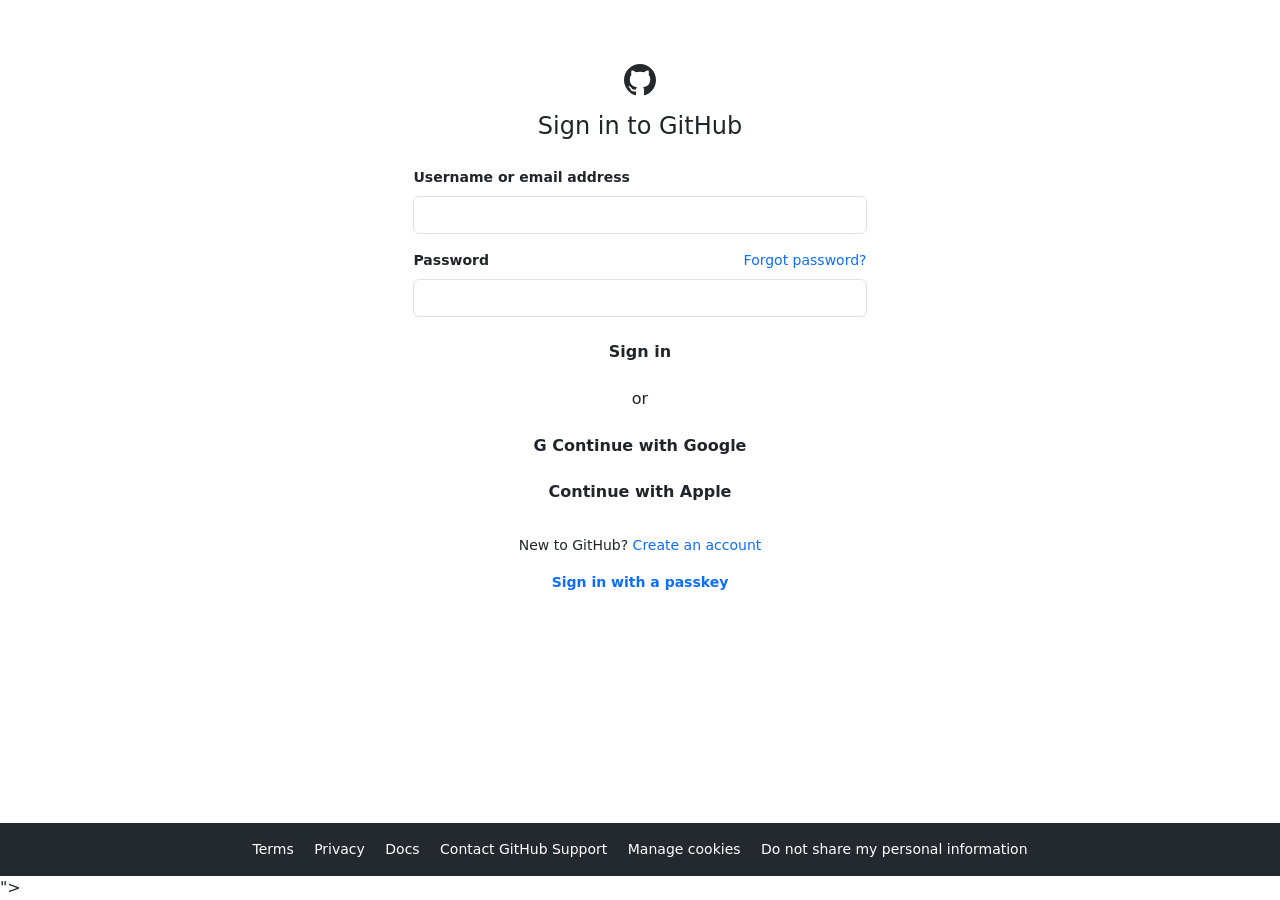
==== index.html @ eda58b63 "github clone" ====
<!DOCTYPE html>
<html lang="en">
<head>
  <meta charset="UTF-8">
  <meta name="viewport" content="width=device-width, initial-scale=1">
  <title>Sign in to GitHub</title>
  <link href="https://cdn.jsdelivr.net/npm/bootstrap@5.0.2/dist/css/bootstrap.min.css" rel="stylesheet" integrity="sha384-EVSTQN3/azprG1Anm3QDgpJLIm9Nao0Yz1ztcQTwFspd3yD65VohhpuuCOmLASjC" crossorigin="anonymous">
  <link href="style.css" rel="stylesheet">
  <link rel="icon" href="[data-uri]">
</head>
<body class="d-flex flex-column min-vh-100">
  <main class="flex-grow-1 d-flex justify-content-center">
    <div class="signin-box">
      <div class="text-center mb-3">
        <svg width="48" height="48" viewBox="0 0 16 16" fill="#fff" aria-label="GitHub">
        </svg>
      </div>
      <div class="text-center mb-3">
<img src="[data-uri]" alt="Logo" width="32" height="32">
</div>
      <h1 class="h4 text-center fw-normal mb-4">Sign in to GitHub</h1>

      <form>
        <div class="mb-3">
          <label for="login" class="form-label fw-semibold small">Username or email address</label>
          <input type="text" class="form-control" id="login">
        </div>

        <div class="mb-3">
          <div class="d-flex justify-content-between">
            <label for="password" class="form-label fw-semibold small">Password</label>
            <a href="#" class="small gh-link text-decoration-none">Forgot password?</a>
          </div>
          <input type="password" class="form-control" id="password">
        </div>

        <button type="submit" class="btn btn-gh-green w-100 fw-semibold">Sign in</button>
      </form>

     
       <div class="text-center mb-3"></div>
      <div class="text-center my-3">or</div>

      <button type="button" class="btn btn-gh-dark w-100 fw-semibold mb-2">
        <b class="google-g">G</b> Continue with Google
      </button>
      <button type="button" class="btn btn-gh-dark w-100 fw-semibold">
         Continue with Apple
      </button>

      <p class="text-center small mt-4 mb-3">
        New to GitHub? <a href="#" class="gh-link text-decoration-none">Create an account</a>
      </p>
      <p class="text-center small">
        <a href="#" class="gh-link text-decoration-none fw-semibold">Sign in with a passkey</a>
      </p>
    </div>
  </main>

  
  <footer class="gh-footer py-3">
    <ul class="list-inline text-center small mb-0">
      <li class="list-inline-item mx-2"><a href="#">Terms</a></li>
      <li class="list-inline-item mx-2"><a href="#">Privacy</a></li>
      <li class="list-inline-item mx-2"><a href="#">Docs</a></li>
      <li class="list-inline-item mx-2"><a href="#">Contact GitHub Support</a></li>
      <li class="list-inline-item mx-2"><a href="#">Manage cookies</a></li>
      <li class="list-inline-item mx-2"><a href="#">Do not share my personal information</a></li>
    </ul>
  </footer>


  <script src="https://cdn.jsdelivr.net/npm/bootstrap@5.0.2/dist/js/bootstrap.bundle.min.js" integrity="sha384-MrcW6ZMFYlzcLA8Nl+NtUVF0sA7MsXsP1UyJoMp4YLEuNSfAP+JcXn/tWtIaxVXM" crossorigin="anonymous"></script>"></script>
</body>
</html>
---- style.css ----
*{
    /* border: 1px solid red; */
}

.gh-navbar{
    background-color: #ffffff;
    border-bottom: 1px solid #d0d7de;
}

#navbarSupportedContent{
    margin-left: 10%;
}

.gh-navbar .nav-link{
    color: #24292f;
    font-weight: 500;
}

.gh-navbar .nav-link:hover{
    color: #0969da;
}

.gh-logo{
    width: 32px;
    height: 32px;
}

.gh-search{
    width: 300px;
    border: 1px solid #d0d7de;
    border-radius: 6px;
}

.gh-search:focus{
    border-color: #0969da;
    box-shadow: none;
}

.gh-btn{
    border: 1px solid #d0d7de;
    border-radius: 6px;
    font-weight: bold;
}

.section1{
    padding: 80px 0;
}

.section1 h1{
    font-size: 56px;
    font-weight: 600;
}

.section1 p{
    font-size: 20px;
    color: #57606a;
}

.section1 .btn{
    border-radius: 6px;
    font-weight: bold;
}

.section2{
    background-color: #f6f8fa;
    padding: 60px 0;
}

.section2 h1{
    font-size: 48px;
}

.section2 p{
    font-size: 20px;
    color: #57606a;
}

.section3{
    padding: 70px 0;
}

.section3 img{
    width: 100%;
}

.section4{
    background-color: #f6f8fa;
    padding: 70px 0;
}

.section4 h1{
    font-size: 48px;
}

.section4 p{
    font-size: 20px;
    color: #57606a;
}

.section5{
    padding: 70px 0;
}

.section5 h1{
    font-size: 48px;
}

.section5 p{
    font-size: 20px;
    color: #57606a;
}

.section5 .btn{
    border-radius: 6px;
    font-weight: bold;
}

.gh-footer{
    background-color: #24292f;
    color: white;
    padding: 50px 0;
}

.gh-footer a{
    color: white;
    text-decoration: none;
}

.gh-footer a:hover{
    text-decoration: underline;
}
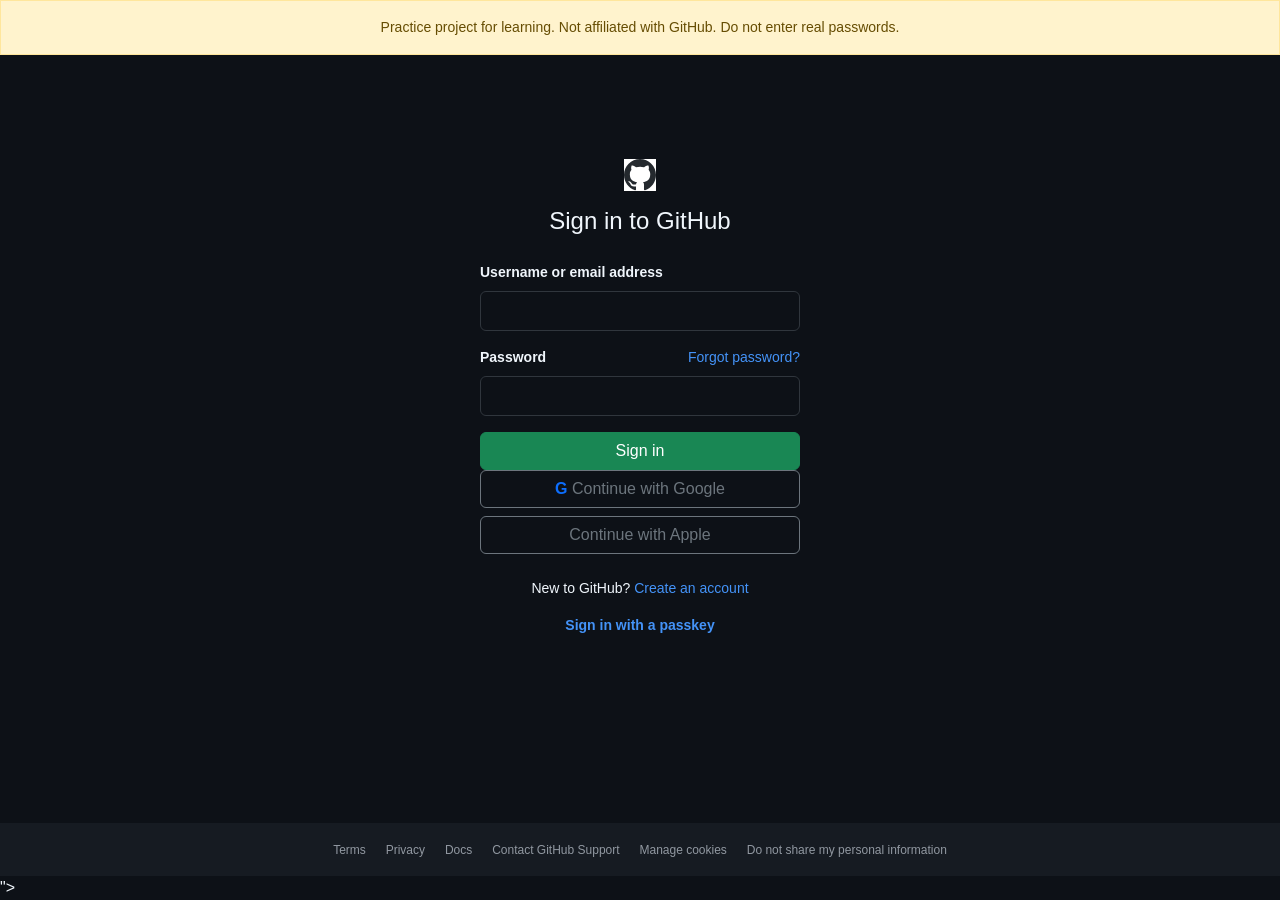
==== commit eecf2707: "Initial commit" ====
--- a/index.html
+++ b/index.html
@@ -7,6 +7,9 @@
   <link href="https://cdn.jsdelivr.net/npm/bootstrap@5.0.2/dist/css/bootstrap.min.css" rel="stylesheet" integrity="sha384-EVSTQN3/azprG1Anm3QDgpJLIm9Nao0Yz1ztcQTwFspd3yD65VohhpuuCOmLASjC" crossorigin="anonymous">
   <link href="style.css" rel="stylesheet">
   <link rel="icon" href="[data-uri]">
+  <div class="alert alert-warning text-center rounded-0 mb-0 small">
+       Practice project for learning. Not affiliated with GitHub. Do not enter real passwords.
+     </div> 
 </head>
 <body class="d-flex flex-column min-vh-100">
   <main class="flex-grow-1 d-flex justify-content-center">
@@ -33,20 +36,13 @@
           </div>
           <input type="password" class="form-control" id="password">
         </div>
-
-        <button type="submit" class="btn btn-gh-green w-100 fw-semibold">Sign in</button>
-      </form>
-
-     
-       <div class="text-center mb-3"></div>
-      <div class="text-center my-3">or</div>
-
-      <button type="button" class="btn btn-gh-dark w-100 fw-semibold mb-2">
-        <b class="google-g">G</b> Continue with Google
-      </button>
-      <button type="button" class="btn btn-gh-dark w-100 fw-semibold">
-         Continue with Apple
-      </button>
+        <button type="submit" class="btn btn-success w-100">Sign in</button>
+<button type="button" class="btn btn-outline-secondary w-100 mb-2">
+  <b class="text-primary">G</b> Continue with Google
+</button>
+<button type="button" class="btn btn-outline-secondary w-100">
+  Continue with Apple
+</button>
 
       <p class="text-center small mt-4 mb-3">
         New to GitHub? <a href="#" class="gh-link text-decoration-none">Create an account</a>
@@ -56,8 +52,6 @@
       </p>
     </div>
   </main>
-
-  
   <footer class="gh-footer py-3">
     <ul class="list-inline text-center small mb-0">
       <li class="list-inline-item mx-2"><a href="#">Terms</a></li>
@@ -68,8 +62,6 @@
       <li class="list-inline-item mx-2"><a href="#">Do not share my personal information</a></li>
     </ul>
   </footer>
-
-
-  <script src="https://cdn.jsdelivr.net/npm/bootstrap@5.0.2/dist/js/bootstrap.bundle.min.js" integrity="sha384-MrcW6ZMFYlzcLA8Nl+NtUVF0sA7MsXsP1UyJoMp4YLEuNSfAP+JcXn/tWtIaxVXM" crossorigin="anonymous"></script>"></script>
+<script src="https://cdn.jsdelivr.net/npm/bootstrap@5.0.2/dist/js/bootstrap.bundle.min.js" integrity="sha384-MrcW6ZMFYlzcLA8Nl+NtUVF0sA7MsXsP1UyJoMp4YLEuNSfAP+JcXn/tWtIaxVXM" crossorigin="anonymous"></script>">
 </body>
 </html>
--- a/style.css
+++ b/style.css
@@ -1,131 +1,105 @@
-*{
-    /* border: 1px solid red; */
+/* Dark theme colors in one place */
+:root {
+  --gh-bg: #0d1117;
+  --gh-footer-bg: #161b22;
+  --gh-border: #30363d;
+  --gh-text: #f0f6fc;
+  --gh-muted: #9198a1;
+  --gh-link: #4493f8;
+  --gh-green: #238636;
+  --gh-btn-dark: #21262d;
 }
 
-.gh-navbar{
-    background-color: #ffffff;
-    border-bottom: 1px solid #d0d7de;
+body {
+  background-color: var(--gh-bg);
+  color: var(--gh-text);
+  font-family: -apple-system, "Segoe UI", Helvetica, Arial, sans-serif;
 }
 
-#navbarSupportedContent{
-    margin-left: 10%;
+.signin-box {
+  width: 100%;
+  max-width: 352px;
+  padding: 40px 16px;
 }
 
-.gh-navbar .nav-link{
-    color: #24292f;
-    font-weight: 500;
+
+.form-control {
+  background-color: var(--gh-bg);
+  border: 1px solid var(--gh-border);
+  color: var(--gh-text);
+  height: 40px;
 }
 
-.gh-navbar .nav-link:hover{
-    color: #0969da;
+.form-control:focus {
+  background-color: var(--gh-bg);
+  color: var(--gh-text);
+  border-color: var(--gh-link);
+  box-shadow: 0 0 0 2px rgba(68, 147, 248, 0.4);
 }
 
-.gh-logo{
-    width: 32px;
-    height: 32px;
+
+.gh-link {
+  color: var(--gh-link);
+}
+{
+  text-decoration: underline !important;
 }
 
-.gh-search{
-    width: 300px;
-    border: 1px solid #d0d7de;
-    border-radius: 6px;
+.btn-gh-green {
+  background-color: var(--gh-green);
+  border: 1px solid rgba(240, 246, 252, 0.1);
+  color: #fff;
+  height: 40px;
 }
 
-.gh-search:focus{
-    border-color: #0969da;
-    box-shadow: none;
+.btn-gh-green:hover {
+  background-color: #2ea043;
+  color: #fff;
 }
 
-.gh-btn{
-    border: 1px solid #d0d7de;
-    border-radius: 6px;
-    font-weight: bold;
+
+.btn-gh-dark {
+  background-color: var(--gh-btn-dark);
+  border: 1px solid var(--gh-border);
+  color: var(--gh-text);
+  height: 40px;
 }
 
-.section1{
-    padding: 80px 0;
+  background-color: #30363d;
+  color: var(--gh-text);
 }
 
-.section1 h1{
-    font-size: 56px;
-    font-weight: 600;
+.google-g {
+  color: #425af4;
 }
 
-.section1 p{
-    font-size: 20px;
-    color: #57606a;
+
+.divider {
+  display: flex;
+  align-items: center;
+  gap: 10px;
 }
 
-.section1 .btn{
-    border-radius: 6px;
-    font-weight: bold;
+.divider::before,
+.divider::after {
+  content: "";
+  flex: 1;
+  height: 1px;
+  background: var(--gh-border);
 }
 
-.section2{
-    background-color: #f6f8fa;
-    padding: 60px 0;
+
+.gh-footer {
+  background-color: var(--gh-footer-bg);
 }
 
-.section2 h1{
-    font-size: 48px;
+.gh-footer a {
+  color: var(--gh-muted);
+  text-decoration: none;
+  font-size: 12px;
 }
 
-.section2 p{
-    font-size: 20px;
-    color: #57606a;
-}
-
-.section3{
-    padding: 70px 0;
-}
-
-.section3 img{
-    width: 100%;
-}
-
-.section4{
-    background-color: #f6f8fa;
-    padding: 70px 0;
-}
-
-.section4 h1{
-    font-size: 48px;
-}
-
-.section4 p{
-    font-size: 20px;
-    color: #57606a;
-}
-
-.section5{
-    padding: 70px 0;
-}
-
-.section5 h1{
-    font-size: 48px;
-}
-
-.section5 p{
-    font-size: 20px;
-    color: #57606a;
-}
-
-.section5 .btn{
-    border-radius: 6px;
-    font-weight: bold;
-}
-
-.gh-footer{
-    background-color: #24292f;
-    color: white;
-    padding: 50px 0;
-}
-
-.gh-footer a{
-    color: white;
-    text-decoration: none;
-}
-
-.gh-footer a:hover{
-    text-decoration: underline;
+.gh-footer a:hover {
+  color: var(--gh-link);
+  text-decoration: underline;
 }
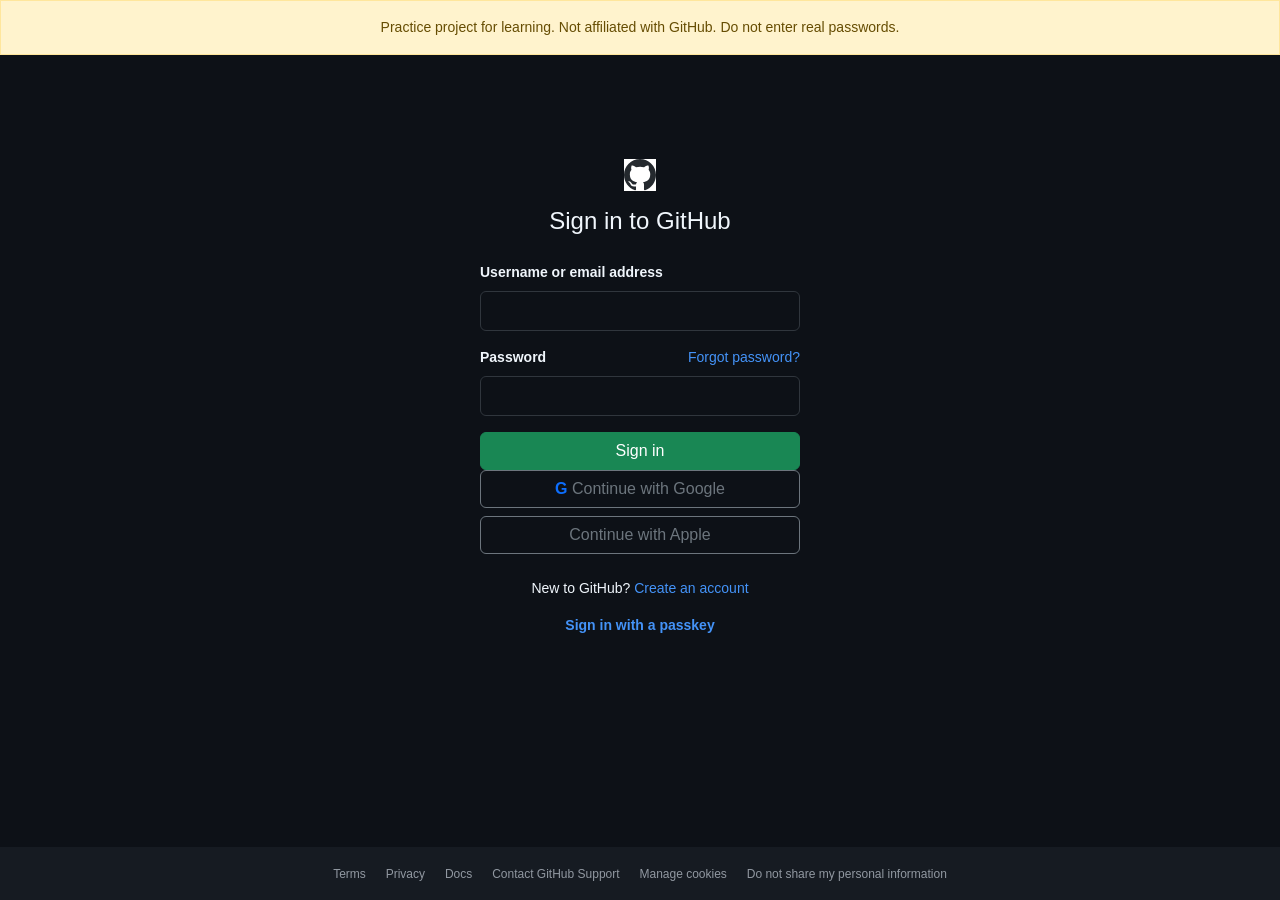
==== commit 2a8ee174: "Update index.html" ====
--- a/index.html
+++ b/index.html
@@ -43,15 +43,21 @@
 <button type="button" class="btn btn-outline-secondary w-100">
   Continue with Apple
 </button>
+      <p class="text-center small mt-4 mb-3">
+        New to GitHub?
+        <a href="signup.html" class="gh-link text-decoration-none">
+          Create an account
+        </a>
+      </p>
 
-      <p class="text-center small mt-4 mb-3">
-        New to GitHub? <a href="#" class="gh-link text-decoration-none">Create an account</a>
-      </p>
       <p class="text-center small">
-        <a href="#" class="gh-link text-decoration-none fw-semibold">Sign in with a passkey</a>
+        <a href="#" class="gh-link text-decoration-none fw-semibold">
+          Sign in with a passkey
+        </a>
       </p>
     </div>
   </main>
+
   <footer class="gh-footer py-3">
     <ul class="list-inline text-center small mb-0">
       <li class="list-inline-item mx-2"><a href="#">Terms</a></li>
@@ -62,6 +68,12 @@
       <li class="list-inline-item mx-2"><a href="#">Do not share my personal information</a></li>
     </ul>
   </footer>
-<script src="https://cdn.jsdelivr.net/npm/bootstrap@5.0.2/dist/js/bootstrap.bundle.min.js" integrity="sha384-MrcW6ZMFYlzcLA8Nl+NtUVF0sA7MsXsP1UyJoMp4YLEuNSfAP+JcXn/tWtIaxVXM" crossorigin="anonymous"></script>">
+
+  <script>
+    src="https://cdn.jsdelivr.net/npm/bootstrap@5.0.2/dist/js/bootstrap.bundle.min.js"
+    integrity="sha384-MrcW6ZMFYlzcLA8Nl-+NtUVF0sA7MsXsP1UyJoMp4YLEuNSfAP+JcXn/tWtIaxVXM"
+    crossorigin="anonymous">
+  </script>
 </body>
 </html>
+     
